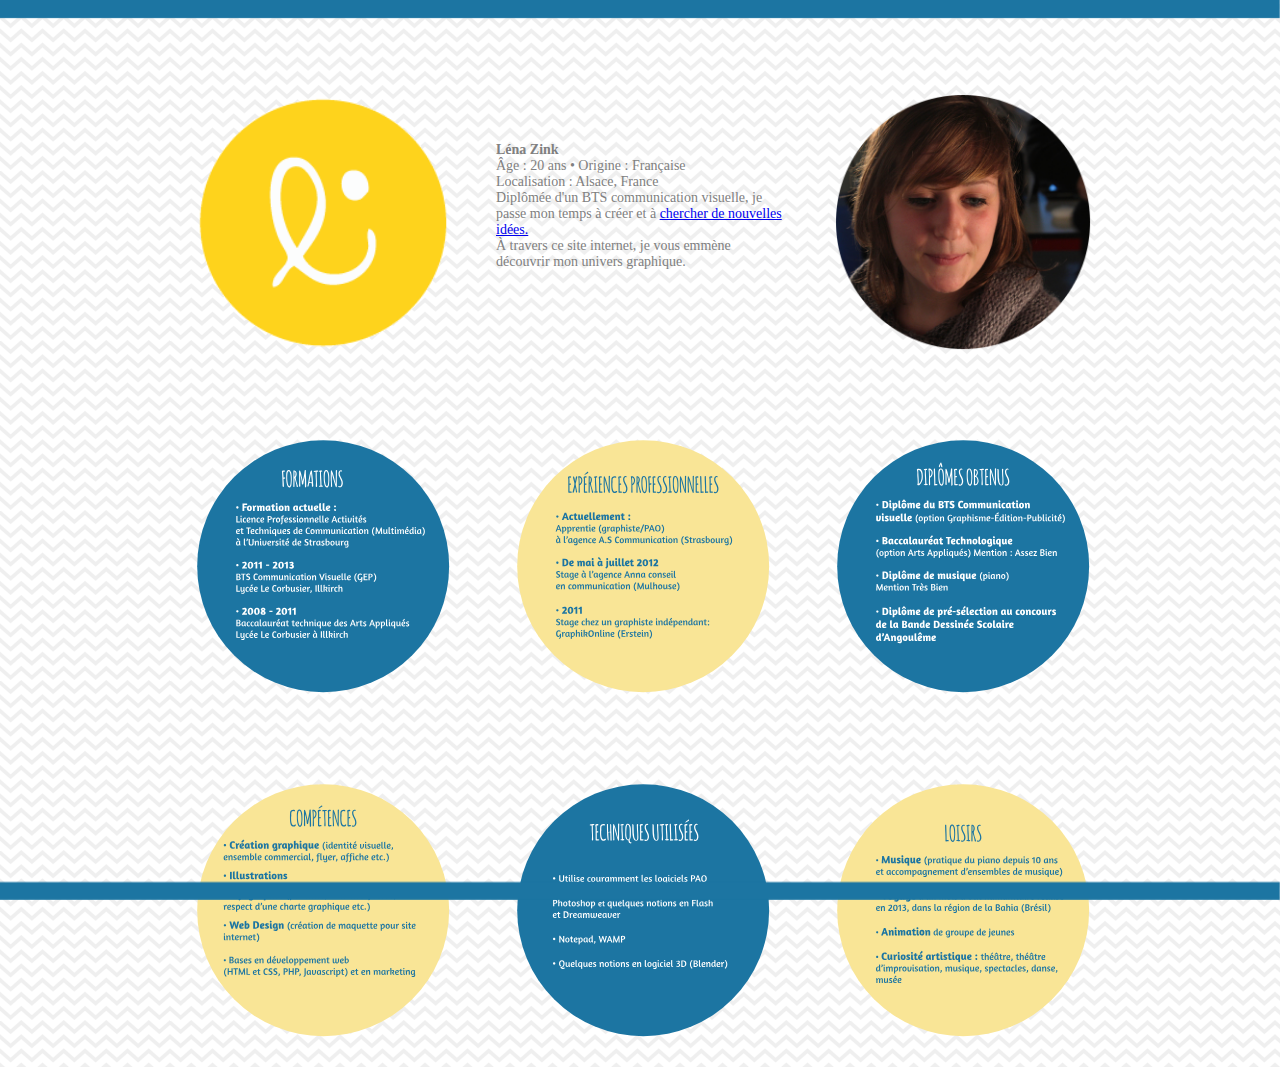
==== cv.html @ 6dfefa9a "book" ====
<!DOCTYPE HTML PUBLIC "-//W3C//DTD HTML 4.01//EN" "http://www.w3.org/TR/html4/strict.dtd">
<html>
<head>
<link rel="stylesheet" media="all" type="text/css" href="css_interieur.css">
<meta http-equiv="Content-Type" content="text/html; charset=utf-8">
<meta name="viewport" content="width=device-width, initial-scale=1">

<title>MES PROJETS</title>
</head>

<body>
			<div class="baniere">
			<img src="img/baniere.png"/>
			</div>
			
			
			
			<!--PROJETS-->
	<div class="projets">
	
		<div class="projet1">
			<div class="presentation">
			<h1></h1>
			</div>

			<div class="images">
				<div class="image1">
					<div class="contenu">
						<a href="index.html"><img src="img/CV/logo.png" alt="logo_l" id="logo_l"/></a>
					</div>
				</div>
				<div class="texte">
					<div class="contenu">
						<p><b>Léna Zink</b></br>
						Âge : 20 ans • Origine : Française</br> Localisation : Alsace, France
						</br>Diplômée d'un BTS communication visuelle, 
			je passe mon temps à créer et à <a href="http://www.pinterest.com/lzink16/" target=_blank>chercher de nouvelles idées.</a> <br>
			À travers ce site internet, je vous emmène découvrir mon univers graphique.</p>
					</div>
				</div>
				<div class="image1">
					<div class="contenu">
						<img src="img/CV/id.png" alt="carte_id" id="carte_id"/>
					</div>
				</div>
			</div>
		</div>	

		<div class="projet2">
			<div class="presentation">
			<h1></h1>
			</div>

			<div class="images">
				<div class="image2">
					<div class="contenu">
						<img src="img/CV/formations.svg" alt="formations" id="formations"/>
					</div>
				</div>
				<div class="image2">
					<div class="contenu">
						<img src="img/CV/experiences.svg" alt="experiences" id="experiences"/>
					</div>
				</div>
				<div class="image2">
					<div class="contenu">
						<img src="img/CV/diplomes.svg" alt="diplomes" id="diplomes"/>
					</div>
				</div>
			</div>
		</div>
		
		<div class="projet3">
			<div class="presentation">
			<h1></h1>
			</div>

			<div class="images">
				<div class="image3">
					<div class="contenu">
						<img src="img/CV/competences.svg" alt="competences" id="competences"/>
					</div>
				</div>
				<div class="image3">
					<div class="contenu">
						<img src="img/CV/techniques.svg" alt="techniques" id="techniques"/>
					</div>
				</div>
				<div class="image3">
					<div class="contenu">
						<img src="img/CV/loisirs.svg" alt="loisirs" id="loisirs"/>
					</div>
				</div>
			</div>
		</div>
	</div>
	
			<!--FOOTER-->					
			<div class="footer">
			<img src="img/baniere.png"/>
			</div>
</body>

</html>
---- css_interieur.css ----
/*ENSEMBLE*/
body {
background-image: url(img/fond2.png);
background-repeat: repeat;
margin:0;
left:0;
}

@media screen and (max-width:1500px) {

  html {
   font-size: 14px; /* rendre les polices plus petites pour mobile */
  }

  p {
   font-size: 1rem /* cet élément est désormais équivalent à 9px */
  }

/*IMAGES*/
.contenu {
	display:inline;
	float: left;
	position: relative;
	margin-left: auto;
	margin-right: auto;
	margin-bottom:2%;
	width:25%;
	z-index:0;
}

.contenu img {
margin-left:60%;
padding-top:1.8%;
width:80%;
padding-left:1%;
margin-right:60%;
}

.projet1 p {
margin-top:17%;
margin-left:55%;
width:90%;
font-family:Verdana;
color:grey;
position:absolute;
}

.projet2 {
margin-top:20%;
}

.projet3 {
margin-top:20%;
}

.illus {
margin-top:18%;
}

/*BANIERE HAUT*/
.baniere img{
position: fixed;
width:100%;
top: 0;
left: 0;
right: 0;
z-index:1;
}

/*BANIERE BAS*/
.footer img{
width:100%;
position: fixed;
bottom: 0;
left: 0;
right: 0;
}

/*LOGO*/
.espace_logo{
overflow: hidden
}

#logo {
width:8%;
margin-left:1%;
margin-top:2%;
position: fixed;
}

.espace_logo p {
width:8%;
font-family:Verdana;
margin-top:11%;
margin-left:1%;
color:grey;
position:absolute;
font-weight:bold;
text-align:center;
position:fixed;
}

.espace_logo a {
position:fixed;
}

/*#fond {
margin:0;
padding:0;
width:100%;
  position:relative;
  left:0;
}*/

/*TEXTE DE PRESENTATION*/
.presentation {
padding-top:3%;
padding-bottom:3%;
text-align:center;
font-family:verdana;
color:grey;
font-size: 1 rem;
}

h1 {
text-align:center;
font-family:verdana;
color:grey;
font-size: 1.2rem;
font-weight:bold;
}

.triangle {
padding:1%;
}

/*#cv {
margin:0;
padding:0;
width:100%;
  position:relative;
  left:0;
}*/

/*MOBILE*/
@media screen and (max-width:960px) {

/*LOGOS*/
.espace_logo{
overflow: hidden
}

#logo {
width:25%;
margin-left:2%;
margin-top:12%;
position:relative;
}

.espace_logo p {
font-size:0;
width:10%;
margin-left:0%;
margin-right:auto;
position:absolute;
}

/*TEXTE DE PRESENTATION*/
.presentation {
margin-right:10%;
margin-left:20%;
padding-top:3%;
padding-bottom:3%;
text-align:left;
font-family:verdana;
color:grey;
font-size:0.8rem;
}

h1 {
text-align:center;
font-family:verdana;
color:#1c75a2;
font-size: 1.2rem;
font-weight:bold;
}

.triangle {
margin-right:auto;
}

.triangle img{
padding-top:7%;
}

/*IMAGES*/
.contenu{
    float:none;
	position:relative;
	display:inline-block;
	margin-left: auto;
	margin-right: auto;
	width:100%;
}

.contenu img {
margin-left:auto;
padding-top:4%;
width:100%;
}

.projet1 p {
margin-top:10%;
margin-left:auto;
width:90%;
font-family:Verdana;
text-align:center;
color:grey;
position:relative;
font-size:0.8rem;
}

/*BANIERE HAUT*/
.baniere img{
position: fixed;
width:100%;
height:3%;
top: 0;
left: 0;
right: 0;
z-index:1;
}

/*BANIERE BAS*/
.footer img{
width:100%;
height:3%;
position: fixed;
bottom: 0;
left: 0;
right: 0;
}

}
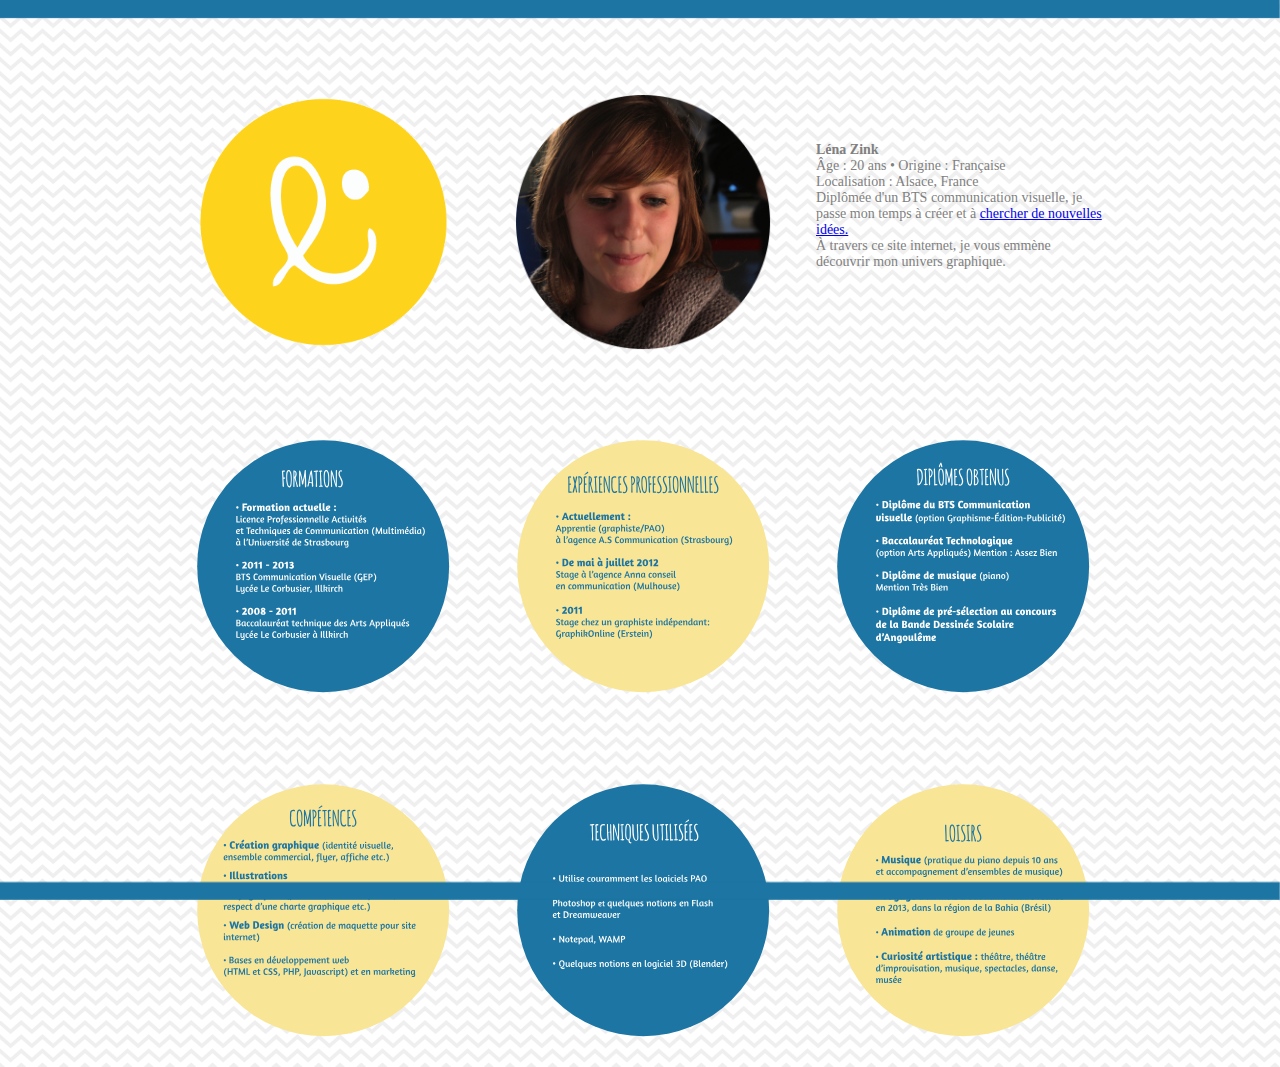
==== commit cadafbcc: "BOOK3" ====
--- a/cv.html
+++ b/cv.html
@@ -31,16 +31,16 @@
 				</div>
 				<div class="texte">
 					<div class="contenu">
+						<img src="img/CV/id.png" alt="carte_id" id="carte_id"/>
+					</div>
+				</div>
+				<div class="image1">
+					<div class="contenu">
 						<p><b>Léna Zink</b></br>
 						Âge : 20 ans • Origine : Française</br> Localisation : Alsace, France
 						</br>Diplômée d'un BTS communication visuelle, 
 			je passe mon temps à créer et à <a href="http://www.pinterest.com/lzink16/" target=_blank>chercher de nouvelles idées.</a> <br>
 			À travers ce site internet, je vous emmène découvrir mon univers graphique.</p>
-					</div>
-				</div>
-				<div class="image1">
-					<div class="contenu">
-						<img src="img/CV/id.png" alt="carte_id" id="carte_id"/>
 					</div>
 				</div>
 			</div>
--- a/css_interieur.css
+++ b/css_interieur.css
@@ -53,10 +53,22 @@
 margin-top:20%;
 }
 
+.projet4 {
+margin-top:20%;
+}
+
+.projet5 {
+margin-top:20%;
+}
+
 .illus {
 margin-top:18%;
 }
 
+.edition {
+margin-top:18%;
+}
+
 /*BANIERE HAUT*/
 .baniere img{
 position: fixed;
@@ -78,7 +90,7 @@
 
 /*LOGO*/
 .espace_logo{
-overflow: hidden
+overflow: hidden;
 }
 
 #logo {
@@ -143,54 +155,63 @@
 }*/
 
 /*MOBILE*/
-@media screen and (max-width:960px) {
+@media screen and (max-width:60em) {
 
 /*LOGOS*/
 .espace_logo{
-overflow: hidden
+overflow: hidden;
 }
 
 #logo {
 width:25%;
-margin-left:2%;
-margin-top:12%;
+margin-left:36%;
+margin-top:10%;
 position:relative;
 }
 
 .espace_logo p {
 font-size:0;
-width:10%;
-margin-left:0%;
+width:0%;
+margin-left:auto;
 margin-right:auto;
 position:absolute;
+}
+
+.espace_logo a {
+position:relative;
 }
 
 /*TEXTE DE PRESENTATION*/
 .presentation {
-margin-right:10%;
-margin-left:20%;
-padding-top:3%;
+margin-right:auto;
+margin-left:auto;
+padding-top:1%;
 padding-bottom:3%;
-text-align:left;
+text-align:center;
 font-family:verdana;
 color:grey;
 font-size:0.8rem;
+width:90%;
 }
 
 h1 {
 text-align:center;
-font-family:verdana;
+margin-left:auto;
+margin-right:auto;
+font-family:Verdana;
 color:#1c75a2;
 font-size: 1.2rem;
 font-weight:bold;
+width:90%;
 }
 
 .triangle {
-margin-right:auto;
+padding-top:3%;
+margin-left:auto;
 }
 
 .triangle img{
-padding-top:7%;
+width:10%;
 }
 
 /*IMAGES*/
@@ -199,12 +220,13 @@
 	position:relative;
 	display:inline-block;
 	margin-left: auto;
-	margin-right: auto;
+	margin-right: 0;
 	width:100%;
 }
 
 .contenu img {
 margin-left:auto;
+margin-right:0%;
 padding-top:4%;
 width:100%;
 }
@@ -212,6 +234,7 @@
 .projet1 p {
 margin-top:10%;
 margin-left:auto;
+margin-right:auto;
 width:90%;
 font-family:Verdana;
 text-align:center;
@@ -241,4 +264,4 @@
 right: 0;
 }
 
-}+}
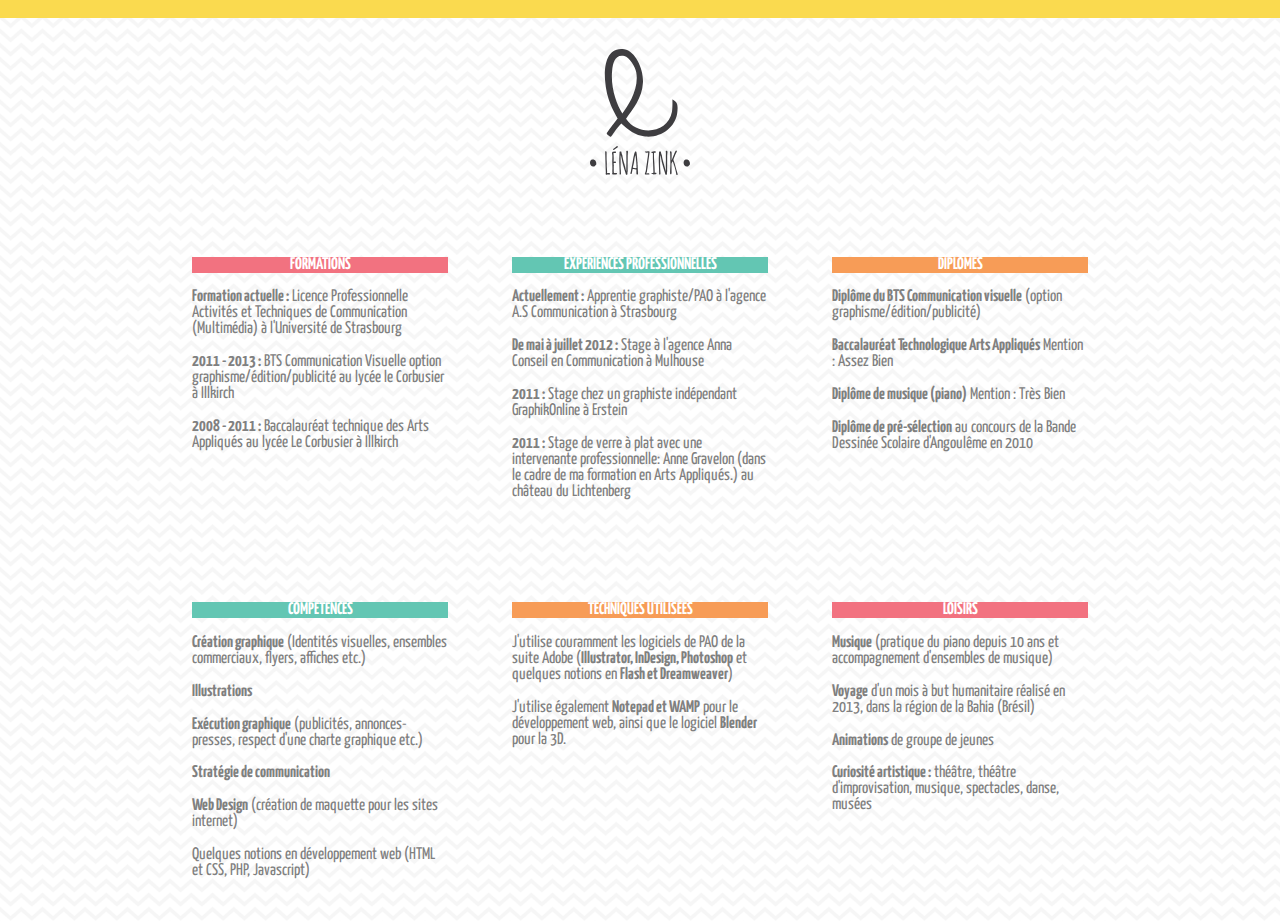
==== commit a39473f4: "BOOK NEW" ====
--- a/cv.html
+++ b/cv.html
@@ -1,11 +1,13 @@
 <!DOCTYPE HTML PUBLIC "-//W3C//DTD HTML 4.01//EN" "http://www.w3.org/TR/html4/strict.dtd">
 <html>
 <head>
-<link rel="stylesheet" media="all" type="text/css" href="css_interieur.css">
+<link rel="stylesheet" media="all" type="text/css" href="css_style.css">
+<link href='http://fonts.googleapis.com/css?family=Source+Sans+Pro:200,300,400,300italic' rel='stylesheet' type='text/css'>
+<link href='http://fonts.googleapis.com/css?family=Yanone+Kaffeesatz:300' rel='stylesheet' type='text/css'>
 <meta http-equiv="Content-Type" content="text/html; charset=utf-8">
 <meta name="viewport" content="width=device-width, initial-scale=1">
 
-<title>MES PROJETS</title>
+<title>MON CV</title>
 </head>
 
 <body>
@@ -13,92 +15,79 @@
 			<img src="img/baniere.png"/>
 			</div>
 			
-			
-			
-			<!--PROJETS-->
-	<div class="projets">
-	
-		<div class="projet1">
-			<div class="presentation">
-			<h1></h1>
+			<!--LOGO-->
+			<div class="espace_logo2">
+				<a href="index.html"><img src="img/logolena.svg" id="logo2" alt="logo2" /></a>
 			</div>
 
-			<div class="images">
-				<div class="image1">
-					<div class="contenu">
-						<a href="index.html"><img src="img/CV/logo.png" alt="logo_l" id="logo_l"/></a>
-					</div>
-				</div>
-				<div class="texte">
-					<div class="contenu">
-						<img src="img/CV/id.png" alt="carte_id" id="carte_id"/>
-					</div>
-				</div>
-				<div class="image1">
-					<div class="contenu">
-						<p><b>Léna Zink</b></br>
-						Âge : 20 ans • Origine : Française</br> Localisation : Alsace, France
-						</br>Diplômée d'un BTS communication visuelle, 
-			je passe mon temps à créer et à <a href="http://www.pinterest.com/lzink16/" target=_blank>chercher de nouvelles idées.</a> <br>
-			À travers ce site internet, je vous emmène découvrir mon univers graphique.</p>
-					</div>
-				</div>
-			</div>
-		</div>	
+	<div class="cv">
 
 		<div class="projet2">
-			<div class="presentation">
-			<h1></h1>
-			</div>
 
 			<div class="images">
-				<div class="image2">
-					<div class="contenu">
-						<img src="img/CV/formations.svg" alt="formations" id="formations"/>
-					</div>
+				<div class="contenu_cv">
+					<div class="titrerose"><b>FORMATIONS</b></div>
+					
+					<p><b>Formation actuelle :</b> Licence Professionnelle Activités et Techniques de Communication (Multimédia) à l'Université de Strasbourg</p>
+					<p><b>2011 - 2013 :</b> BTS Communication Visuelle option graphisme/édition/publicité au lycée le Corbusier à Illkirch</p>
+					<p><b>2008 - 2011 :</b> Baccalauréat technique des Arts Appliqués au lycée Le Corbusier à Illkirch</p>
 				</div>
-				<div class="image2">
-					<div class="contenu">
-						<img src="img/CV/experiences.svg" alt="experiences" id="experiences"/>
-					</div>
+				
+				<div class="contenu_cv">
+					<div class="titrebleu"><b>EXPÉRIENCES PROFESSIONNELLES</b></div>
+					
+					<p><b>Actuellement :</b> Apprentie graphiste/PAO à l'agence A.S Communication à Strasbourg</p>
+					<p><b>De mai à juillet 2012 :</b> Stage à l'agence Anna Conseil en Communication à Mulhouse</p>
+					<p><b>2011 :</b> Stage chez un graphiste indépendant GraphikOnline à Erstein</p>
+					<p><b>2011 :</b> Stage de verre à plat avec une intervenante professionnelle: Anne Gravelon
+(dans le cadre de ma formation en Arts Appliqués.) au château du Lichtenberg</p>
 				</div>
-				<div class="image2">
-					<div class="contenu">
-						<img src="img/CV/diplomes.svg" alt="diplomes" id="diplomes"/>
-					</div>
+				
+				<div class="contenu_cv">
+					<div class="titreorange"><b>DIPLÔMES</b></div>
+					
+					<p><b>Diplôme du BTS Communication visuelle</b> (option graphisme/édition/publicité)</p>
+					<p><b>Baccalauréat Technologique Arts Appliqués</b> Mention : Assez Bien</p>
+					<p><b>Diplôme de musique (piano)</b> Mention : Très Bien</p>
+					<p><b>Diplôme de pré-sélection</b> au concours de la Bande Dessinée Scolaire d'Angoulême en 2010</p>
 				</div>
 			</div>
 		</div>
 		
 		<div class="projet3">
-			<div class="presentation">
-			<h1></h1>
-			</div>
 
 			<div class="images">
-				<div class="image3">
-					<div class="contenu">
-						<img src="img/CV/competences.svg" alt="competences" id="competences"/>
-					</div>
+				<div class="contenu_cv">
+					<div class="titrebleu"><b>COMPÉTENCES</b></div>
+					
+					<p><b>Création graphique</b> (Identités visuelles, ensembles commerciaux, flyers, affiches etc.)</p>
+					<p><b>Illustrations </b></p>
+					<p><b>Exécution graphique</b> (publicités, annonces-presses, respect d'une charte graphique etc.)</p>
+					<p><b>Stratégie de communication</b></p>
+					<p><b>Web Design</b> (création de maquette pour les sites internet)</p>
+					
+					<p>Quelques notions en développement web (HTML et CSS, PHP, Javascript)</p>
 				</div>
-				<div class="image3">
-					<div class="contenu">
-						<img src="img/CV/techniques.svg" alt="techniques" id="techniques"/>
-					</div>
+				
+				<div class="contenu_cv">
+					<div class="titreorange"><b>TECHNIQUES UTILISÉES</b></div>
+					
+					<p>J'utilise couramment les logiciels de PAO de la suite Adobe (<b>Illustrator, InDesign, Photoshop</b> et quelques notions en <b>Flash et Dreamweaver</b>)</p>
+					<p>J'utilise également <b>Notepad et WAMP</b> pour le développement web, ainsi que le logiciel <b>Blender</b> pour la 3D.</p>
 				</div>
-				<div class="image3">
-					<div class="contenu">
-						<img src="img/CV/loisirs.svg" alt="loisirs" id="loisirs"/>
-					</div>
+					
+				<div class="contenu_cv">
+					<div class="titrerose"><b>LOISIRS</b></div>
+					
+					<p><b>Musique</b> (pratique du piano depuis 10 ans et accompagnement d'ensembles de musique)</p>
+					<p><b>Voyage</b> d'un mois à but humanitaire réalisé en 2013, dans la région de la Bahia (Brésil)</p>
+					<p><b>Animations</b> de groupe de jeunes</p>
+					<p><b>Curiosité artistique :</b> théâtre, théâtre d'improvisation, musique, spectacles, danse, musées</p>
 				</div>
 			</div>
 		</div>
-	</div>
+	</div>	
 	
-			<!--FOOTER-->					
-			<div class="footer">
-			<img src="img/baniere.png"/>
-			</div>
 </body>
 
 </html>--- a/css_style.css
+++ b/css_style.css
@@ -0,0 +1,431 @@
+/*ENSEMBLE*/
+body {
+background-image: url(img/fond3.png);
+background-repeat: repeat;
+margin:0;
+left:0;
+}
+
+html {
+font-size: 14px; /* rendre les polices plus petites pour mobile */
+}
+
+p {
+font-size: 1rem /* cet élément est désormais équivalent à 9px */
+}
+
+/*PICTOGRAMMES*/
+.contenu {
+    display:inline;
+	float: left;
+	position: relative;
+	margin-left: auto;
+	margin-right: auto;
+	width:12%;
+}
+
+.contenu img {
+margin-left:133%;
+padding-top:4%;
+width:100%;
+}
+
+.contenu p {
+margin-left:265%;
+width:100%;
+font-family:'Yanone Kaffeesatz', Arial;
+color:grey;
+text-align:center;
+font-size: 1.5rem;
+font-style:bold;
+}
+
+.contenu a {
+margin-left:133%;
+padding-top:4%;
+}
+
+/*MENU*/
+.menus {
+margin-top:4%;
+margin-bottom:1%;
+margin-left:auto;
+margin-right:auto;
+text-align:center;
+}
+
+.contenu_menu{
+display:inline;
+margin-left:auto;
+margin-right:auto;
+margin-top:4%;
+margin-bottom:1%;
+}
+
+.contenu_menu img {
+margin-left:auto;
+margin-right:auto;
+width:11%;
+}
+
+.contenu_menu a {
+margin-left:auto;
+margin-right:auto;
+width:13%;
+}
+
+/*BANIERE HAUT*/
+.baniere img{
+width:100%;
+height:100%;
+}
+
+/*BANIERE BAS*/
+.footer img{
+width:100%;
+bottom: 0;
+left: 0;
+right: 0;
+}
+
+.footer p{
+left: 0;
+right: 0;
+padding-top:1%;
+font-family:'Yanone Kaffeesatz', Arial;
+color:grey;
+text-align:center;
+font-size: 1rem;
+font-style:bold;
+}
+
+/*LOGO*/
+.espace_logo2{
+text-align:center;
+margin-left:auto;
+margin-right:auto;
+margin-top:2%;
+margin-bottom:1%;
+position:relative;
+}
+
+.espace_logo2 a{
+overflow: hidden;
+}
+
+#logo2 {
+width:10%;
+z-index:1;
+}
+
+/*ILLUS*/
+.illus {
+padding-top:3%;
+}
+
+.illus img {
+margin-top:2%;
+margin-bottom:1%;
+margin-left:auto;
+margin-right:auto;
+display:block;
+}
+
+.contenu_illu p{
+font-family:'Yanone Kaffeesatz', Arial;
+color:grey;
+font-size: 1.3rem;
+padding-top:2%;
+text-align:center;
+position:relative;
+display:block;
+}
+
+.contenu_illu a {
+color:#78c2aa;
+text-decoration:none;
+}
+
+.contenu_illu{
+position:relative;
+display:inline;
+margin-left:auto;
+margin-right:auto;
+margin-top:1.2%;
+margin-bottom:1%;
+}
+
+.titregris{
+margin:auto;
+width:80%;
+font-family:'Yanone Kaffeesatz', Arial;
+color:#3e3d40;
+text-align:center;
+font-size: 1.2rem;
+font-style:bold;
+}
+
+/*CV*/
+.contenu_cv {
+	display:inline;
+	float: left;
+	position: relative;
+	margin-left: auto;
+	margin-right: auto;
+	margin-bottom:2%;
+	width:25%;
+	z-index:0;
+}
+
+.contenu_cv img {
+	padding:0%;
+	margin-left:70%;
+	width:55%;
+	margin-right:auto;
+}
+
+.contenu_cv p {
+	margin-left:60%;
+	margin-right:auto;
+	width:80%;
+	font-family:'Yanone Kaffeesatz', Arial;
+	color:grey;
+	text-align:left;
+	font-size: 1.2rem;
+	font-style:bold;
+}
+
+.logo_cv {
+	display:inline;
+	float:left;
+	margin-left:-10%;
+	margin-top:5%;
+	margin-right: auto;
+	margin-bottom:2%;
+	width:70%;
+	z-index:0;
+}
+
+/*IMAGES*/
+.titreorange{
+margin-left:60%;
+margin-right:auto;
+width:80%;
+font-family:'Yanone Kaffeesatz', Arial;
+background:#F79C57;
+color:white;
+text-align:center;
+font-size: 1.2rem;
+font-style:bold;
+}
+
+.titrerose{
+margin-left:60%;
+margin-right:auto;
+width:80%;
+font-family:'Yanone Kaffeesatz', Arial;
+background:#F27280;
+color:white;
+text-align:center;
+font-size: 1.2rem;
+font-style:bold;
+}
+
+.titrebleu{
+margin-left:60%;
+margin-right:auto;
+width:80%;
+font-family:'Yanone Kaffeesatz', Arial;
+background:#63C6B3;
+color:white;
+text-align:center;
+font-size: 1.2rem;
+font-style:bold;
+}
+
+.projet2 {
+margin-top:6%;
+}
+
+.projet3 {
+position:absolute;
+margin-top:27%;
+}
+
+/*MOBILE*/
+@media screen and (max-width:60em) {
+
+/*BANIERE*/
+.baniere{
+}
+
+/*LOGOS*/
+.espace_logo2{
+overflow: hidden;
+}
+
+#logo2 {
+width:25%;
+margin-left:2%;
+margin-top:5%;
+}
+
+/*TEXTE DE PRESENTATION*/
+.presentation {
+margin-right:5%;
+margin-left:30%;
+padding-top:3%;
+padding-bottom:3%;
+text-align:left;
+font-family:verdana;
+color:grey;
+font-size:12px;
+}
+
+h1 {
+text-align:left;
+font-family:verdana;
+color:grey;
+font-size: 1.2rem;
+font-weight:bold;
+}
+
+.triangle {
+margin-left:21%;
+margin-right:0;
+}
+
+.triangle img{
+padding-top:7%;
+}
+
+/*PICTOS*/
+.contenu{
+    float:none;
+	position:relative;
+	display:inline-block;
+	margin-left: auto;
+	margin-right: auto;
+	width:70%;
+}
+
+.contenu img {
+margin-left:10%;
+padding-top:4%;
+width:100%;
+}
+
+.contenu a {
+margin-left:10%;
+padding-top:4%;
+}
+
+.contenu p {
+margin-left:20%;
+padding-top:4%;
+}
+
+/*ILLUS*/
+.menus {
+margin-top:4%;
+margin-bottom:1%;
+margin-left:auto;
+margin-right:auto;
+text-align:center;
+}
+
+.contenu_menu{
+display:inline;
+margin-left:auto;
+margin-right:auto;
+margin-top:4%;
+margin-bottom:1%;
+}
+
+.contenu_menu img {
+margin-left:auto;
+margin-right:auto;
+width:50%;
+}
+
+.contenu_menu a {
+margin-left:auto;
+margin-right:auto;
+width:50%;
+}
+
+.contenu_illu img{
+	margin-left: auto;
+	margin-right: auto;
+	width:100%;
+}
+
+/*CV*/
+.contenu_cv {
+	position:relative;
+	display:block;
+	margin-left: auto;
+	margin-right: auto;
+	margin-bottom:2%;
+	width:100%;
+	z-index:0;
+}
+
+.contenu_cv p {
+	display:block;
+	margin-left:auto;
+	margin-right:auto;
+	width:100%;
+	font-family:'Yanone Kaffeesatz', Arial;
+	color:grey;
+	text-align:center;
+	font-size: 1.2rem;
+	font-style:bold;
+}
+
+.titreorange{
+margin-left:auto;
+margin-right:auto;
+width:100%;
+font-family:'Yanone Kaffeesatz', Arial;
+background:#F79C57;
+color:white;
+text-align:center;
+font-size: 1.2rem;
+font-style:bold;
+}
+
+.titrerose{
+margin-left:auto;
+margin-right:auto;
+width:100%;
+font-family:'Yanone Kaffeesatz', Arial;
+background:#F27280;
+color:white;
+text-align:center;
+font-size: 1.2rem;
+font-style:bold;
+}
+
+.titrebleu{
+margin-left:auto;
+margin-right:auto;
+width:100%;
+font-family:'Yanone Kaffeesatz', Arial;
+background:#63C6B3;
+color:white;
+text-align:center;
+font-size: 1.2rem;
+font-style:bold;
+}
+
+.projet2 {
+margin-top:3%;
+}
+
+.projet3 {
+position:relative;
+margin-top:17%;
+}
+
+}
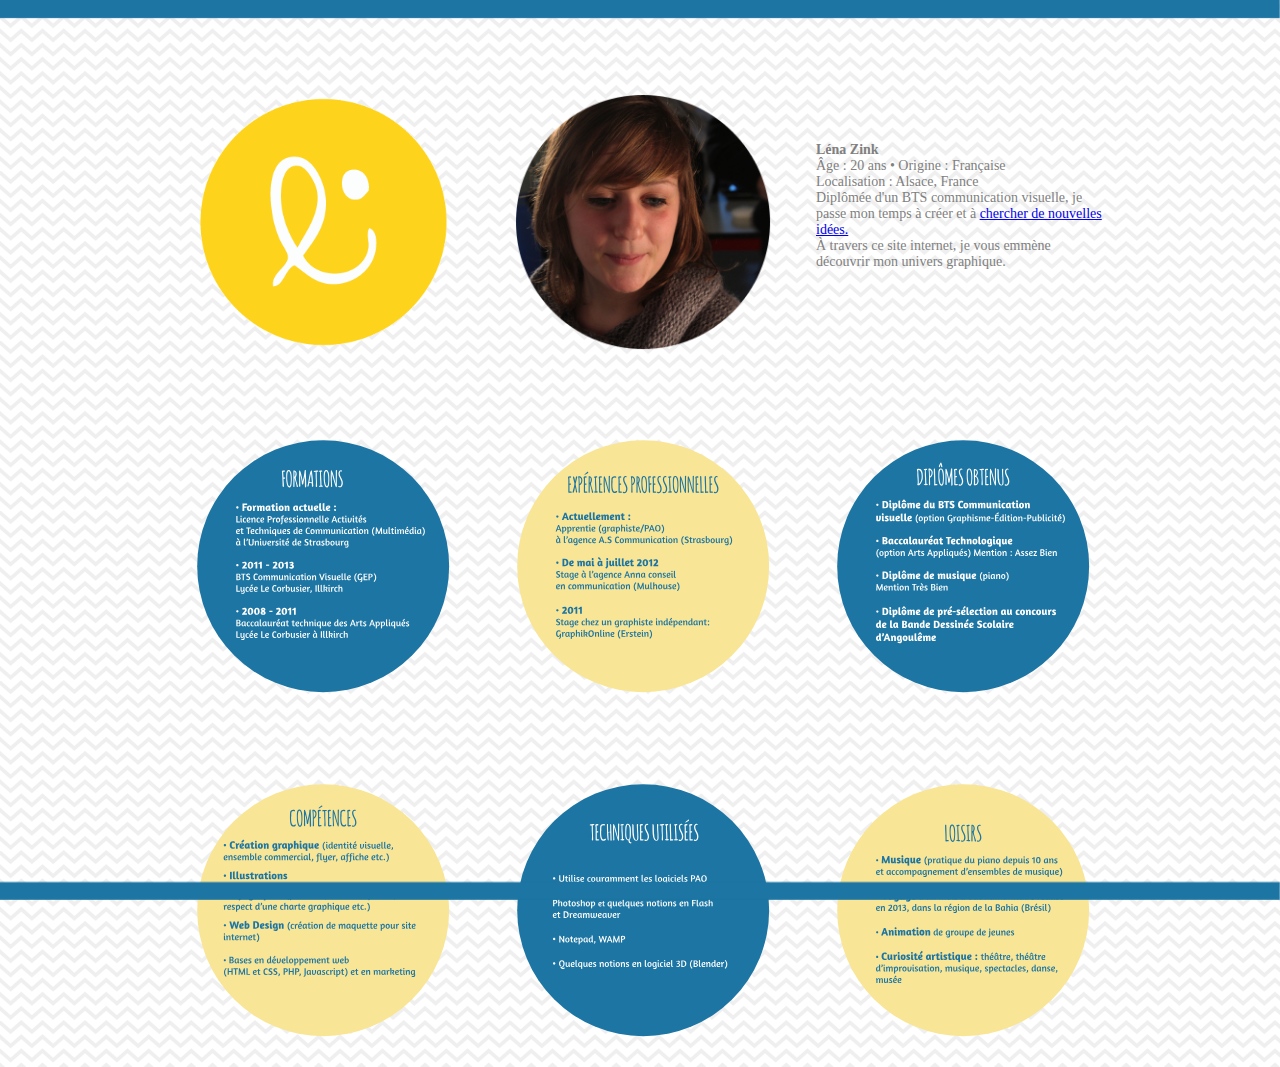
==== commit e7930af1: "Revert "BOOK NEW"" ====
--- a/cv.html
+++ b/cv.html
@@ -1,13 +1,11 @@
 <!DOCTYPE HTML PUBLIC "-//W3C//DTD HTML 4.01//EN" "http://www.w3.org/TR/html4/strict.dtd">
 <html>
 <head>
-<link rel="stylesheet" media="all" type="text/css" href="css_style.css">
-<link href='http://fonts.googleapis.com/css?family=Source+Sans+Pro:200,300,400,300italic' rel='stylesheet' type='text/css'>
-<link href='http://fonts.googleapis.com/css?family=Yanone+Kaffeesatz:300' rel='stylesheet' type='text/css'>
+<link rel="stylesheet" media="all" type="text/css" href="css_interieur.css">
 <meta http-equiv="Content-Type" content="text/html; charset=utf-8">
 <meta name="viewport" content="width=device-width, initial-scale=1">
 
-<title>MON CV</title>
+<title>MES PROJETS</title>
 </head>
 
 <body>
@@ -15,79 +13,92 @@
 			<img src="img/baniere.png"/>
 			</div>
 			
-			<!--LOGO-->
-			<div class="espace_logo2">
-				<a href="index.html"><img src="img/logolena.svg" id="logo2" alt="logo2" /></a>
+			
+			
+			<!--PROJETS-->
+	<div class="projets">
+	
+		<div class="projet1">
+			<div class="presentation">
+			<h1></h1>
 			</div>
 
-	<div class="cv">
+			<div class="images">
+				<div class="image1">
+					<div class="contenu">
+						<a href="index.html"><img src="img/CV/logo.png" alt="logo_l" id="logo_l"/></a>
+					</div>
+				</div>
+				<div class="texte">
+					<div class="contenu">
+						<img src="img/CV/id.png" alt="carte_id" id="carte_id"/>
+					</div>
+				</div>
+				<div class="image1">
+					<div class="contenu">
+						<p><b>Léna Zink</b></br>
+						Âge : 20 ans • Origine : Française</br> Localisation : Alsace, France
+						</br>Diplômée d'un BTS communication visuelle, 
+			je passe mon temps à créer et à <a href="http://www.pinterest.com/lzink16/" target=_blank>chercher de nouvelles idées.</a> <br>
+			À travers ce site internet, je vous emmène découvrir mon univers graphique.</p>
+					</div>
+				</div>
+			</div>
+		</div>	
 
 		<div class="projet2">
+			<div class="presentation">
+			<h1></h1>
+			</div>
 
 			<div class="images">
-				<div class="contenu_cv">
-					<div class="titrerose"><b>FORMATIONS</b></div>
-					
-					<p><b>Formation actuelle :</b> Licence Professionnelle Activités et Techniques de Communication (Multimédia) à l'Université de Strasbourg</p>
-					<p><b>2011 - 2013 :</b> BTS Communication Visuelle option graphisme/édition/publicité au lycée le Corbusier à Illkirch</p>
-					<p><b>2008 - 2011 :</b> Baccalauréat technique des Arts Appliqués au lycée Le Corbusier à Illkirch</p>
+				<div class="image2">
+					<div class="contenu">
+						<img src="img/CV/formations.svg" alt="formations" id="formations"/>
+					</div>
 				</div>
-				
-				<div class="contenu_cv">
-					<div class="titrebleu"><b>EXPÉRIENCES PROFESSIONNELLES</b></div>
-					
-					<p><b>Actuellement :</b> Apprentie graphiste/PAO à l'agence A.S Communication à Strasbourg</p>
-					<p><b>De mai à juillet 2012 :</b> Stage à l'agence Anna Conseil en Communication à Mulhouse</p>
-					<p><b>2011 :</b> Stage chez un graphiste indépendant GraphikOnline à Erstein</p>
-					<p><b>2011 :</b> Stage de verre à plat avec une intervenante professionnelle: Anne Gravelon
-(dans le cadre de ma formation en Arts Appliqués.) au château du Lichtenberg</p>
+				<div class="image2">
+					<div class="contenu">
+						<img src="img/CV/experiences.svg" alt="experiences" id="experiences"/>
+					</div>
 				</div>
-				
-				<div class="contenu_cv">
-					<div class="titreorange"><b>DIPLÔMES</b></div>
-					
-					<p><b>Diplôme du BTS Communication visuelle</b> (option graphisme/édition/publicité)</p>
-					<p><b>Baccalauréat Technologique Arts Appliqués</b> Mention : Assez Bien</p>
-					<p><b>Diplôme de musique (piano)</b> Mention : Très Bien</p>
-					<p><b>Diplôme de pré-sélection</b> au concours de la Bande Dessinée Scolaire d'Angoulême en 2010</p>
+				<div class="image2">
+					<div class="contenu">
+						<img src="img/CV/diplomes.svg" alt="diplomes" id="diplomes"/>
+					</div>
 				</div>
 			</div>
 		</div>
 		
 		<div class="projet3">
+			<div class="presentation">
+			<h1></h1>
+			</div>
 
 			<div class="images">
-				<div class="contenu_cv">
-					<div class="titrebleu"><b>COMPÉTENCES</b></div>
-					
-					<p><b>Création graphique</b> (Identités visuelles, ensembles commerciaux, flyers, affiches etc.)</p>
-					<p><b>Illustrations </b></p>
-					<p><b>Exécution graphique</b> (publicités, annonces-presses, respect d'une charte graphique etc.)</p>
-					<p><b>Stratégie de communication</b></p>
-					<p><b>Web Design</b> (création de maquette pour les sites internet)</p>
-					
-					<p>Quelques notions en développement web (HTML et CSS, PHP, Javascript)</p>
+				<div class="image3">
+					<div class="contenu">
+						<img src="img/CV/competences.svg" alt="competences" id="competences"/>
+					</div>
 				</div>
-				
-				<div class="contenu_cv">
-					<div class="titreorange"><b>TECHNIQUES UTILISÉES</b></div>
-					
-					<p>J'utilise couramment les logiciels de PAO de la suite Adobe (<b>Illustrator, InDesign, Photoshop</b> et quelques notions en <b>Flash et Dreamweaver</b>)</p>
-					<p>J'utilise également <b>Notepad et WAMP</b> pour le développement web, ainsi que le logiciel <b>Blender</b> pour la 3D.</p>
+				<div class="image3">
+					<div class="contenu">
+						<img src="img/CV/techniques.svg" alt="techniques" id="techniques"/>
+					</div>
 				</div>
-					
-				<div class="contenu_cv">
-					<div class="titrerose"><b>LOISIRS</b></div>
-					
-					<p><b>Musique</b> (pratique du piano depuis 10 ans et accompagnement d'ensembles de musique)</p>
-					<p><b>Voyage</b> d'un mois à but humanitaire réalisé en 2013, dans la région de la Bahia (Brésil)</p>
-					<p><b>Animations</b> de groupe de jeunes</p>
-					<p><b>Curiosité artistique :</b> théâtre, théâtre d'improvisation, musique, spectacles, danse, musées</p>
+				<div class="image3">
+					<div class="contenu">
+						<img src="img/CV/loisirs.svg" alt="loisirs" id="loisirs"/>
+					</div>
 				</div>
 			</div>
 		</div>
-	</div>	
+	</div>
 	
+			<!--FOOTER-->					
+			<div class="footer">
+			<img src="img/baniere.png"/>
+			</div>
 </body>
 
 </html>--- a/css_interieur.css
+++ b/css_interieur.css
@@ -0,0 +1,265 @@
+/*ENSEMBLE*/
+body {
+background-image: url(img/fond2.png);
+background-repeat: repeat;
+margin:0;
+left:0;
+}
+
+html {
+font-size: 14px; /* rendre les polices plus petites pour mobile */
+}
+
+p {
+font-size: 1rem /* cet élément est désormais équivalent à 9px */
+}
+
+/*IMAGES*/
+.contenu {
+	display:inline;
+	float: left;
+	position: relative;
+	margin-left: auto;
+	margin-right: auto;
+	margin-bottom:2%;
+	width:25%;
+	z-index:0;
+}
+
+.contenu img {
+margin-left:60%;
+padding-top:1.8%;
+width:80%;
+padding-left:1%;
+margin-right:60%;
+}
+
+.projet1 p {
+margin-top:17%;
+margin-left:55%;
+width:90%;
+font-family:Verdana;
+color:grey;
+position:absolute;
+}
+
+.projet2 {
+margin-top:20%;
+}
+
+.projet3 {
+margin-top:20%;
+}
+
+.projet4 {
+margin-top:20%;
+}
+
+.projet5 {
+margin-top:20%;
+}
+
+.illus {
+margin-top:18%;
+}
+
+.edition {
+margin-top:18%;
+}
+
+/*BANIERE HAUT*/
+.baniere img{
+position: fixed;
+width:100%;
+top: 0;
+left: 0;
+right: 0;
+z-index:1;
+}
+
+/*BANIERE BAS*/
+.footer img{
+width:100%;
+position: fixed;
+bottom: 0;
+left: 0;
+right: 0;
+}
+
+/*LOGO*/
+.espace_logo{
+overflow: hidden;
+}
+
+#logo {
+width:8%;
+margin-left:1%;
+margin-top:2%;
+position: fixed;
+}
+
+.espace_logo p {
+width:8%;
+font-family:Verdana;
+margin-top:11%;
+margin-left:1%;
+color:grey;
+position:absolute;
+font-weight:bold;
+text-align:center;
+position:fixed;
+}
+
+.espace_logo a {
+position:fixed;
+}
+
+/*#fond {
+margin:0;
+padding:0;
+width:100%;
+  position:relative;
+  left:0;
+}*/
+
+/*TEXTE DE PRESENTATION*/
+.presentation {
+padding-top:3%;
+padding-bottom:3%;
+text-align:center;
+font-family:verdana;
+color:grey;
+font-size: 1 rem;
+}
+
+h1 {
+text-align:center;
+font-family:verdana;
+color:grey;
+font-size: 1.2rem;
+font-weight:bold;
+}
+
+.triangle {
+padding:1%;
+}
+
+/*#cv {
+margin:0;
+padding:0;
+width:100%;
+  position:relative;
+  left:0;
+}*/
+
+/*MOBILE*/
+@media screen and (max-width:60em) {
+
+/*LOGOS*/
+.espace_logo{
+overflow: hidden;
+}
+
+#logo {
+width:25%;
+margin-left:36%;
+margin-top:10%;
+position:relative;
+}
+
+.espace_logo p {
+font-size:0;
+width:0%;
+margin-left:auto;
+margin-right:auto;
+position:absolute;
+}
+
+.espace_logo a {
+position:relative;
+}
+
+/*TEXTE DE PRESENTATION*/
+.presentation {
+margin-right:auto;
+margin-left:auto;
+padding-top:1%;
+padding-bottom:3%;
+text-align:center;
+font-family:verdana;
+color:grey;
+font-size:0.8rem;
+width:90%;
+}
+
+h1 {
+text-align:center;
+margin-left:auto;
+margin-right:auto;
+font-family:Verdana;
+color:#1c75a2;
+font-size: 1.2rem;
+font-weight:bold;
+width:90%;
+}
+
+.triangle {
+padding-top:3%;
+margin-left:auto;
+}
+
+.triangle img{
+width:10%;
+}
+
+/*IMAGES*/
+.contenu{
+    float:none;
+	position:relative;
+	display:inline-block;
+	margin-left: auto;
+	margin-right: 0;
+	width:100%;
+}
+
+.contenu img {
+margin-left:auto;
+margin-right:0%;
+padding-top:4%;
+width:100%;
+}
+
+.projet1 p {
+margin-top:10%;
+margin-left:auto;
+margin-right:auto;
+width:90%;
+font-family:Verdana;
+text-align:center;
+color:grey;
+position:relative;
+font-size:0.8rem;
+}
+
+/*BANIERE HAUT*/
+.baniere img{
+position: fixed;
+width:100%;
+height:3%;
+top: 0;
+left: 0;
+right: 0;
+z-index:1;
+}
+
+/*BANIERE BAS*/
+.footer img{
+width:100%;
+height:3%;
+position: fixed;
+bottom: 0;
+left: 0;
+right: 0;
+}
+
+}
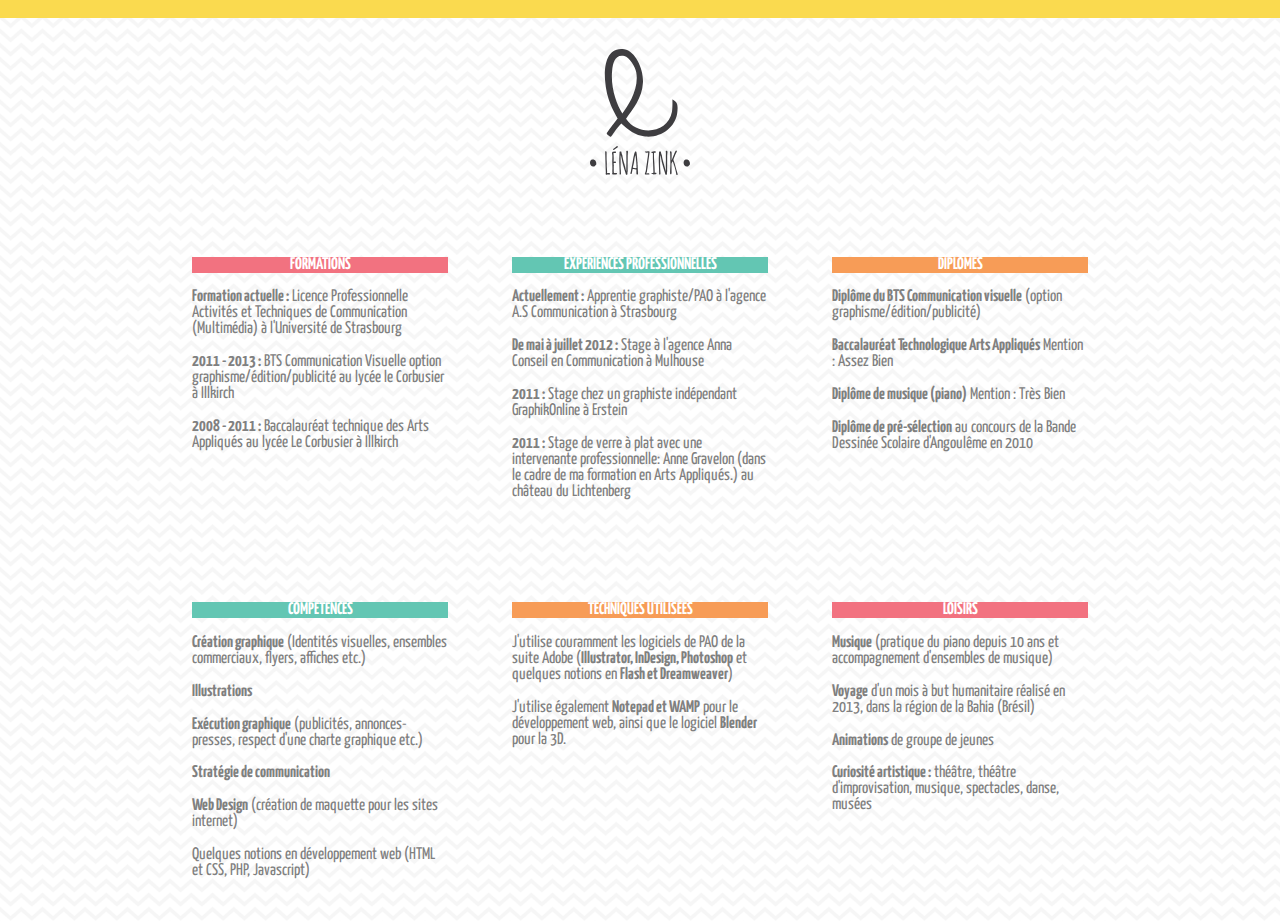
==== commit bf4dd1a6: "Revert "Revert "BOOK NEW""" ====
--- a/cv.html
+++ b/cv.html
@@ -1,11 +1,13 @@
 <!DOCTYPE HTML PUBLIC "-//W3C//DTD HTML 4.01//EN" "http://www.w3.org/TR/html4/strict.dtd">
 <html>
 <head>
-<link rel="stylesheet" media="all" type="text/css" href="css_interieur.css">
+<link rel="stylesheet" media="all" type="text/css" href="css_style.css">
+<link href='http://fonts.googleapis.com/css?family=Source+Sans+Pro:200,300,400,300italic' rel='stylesheet' type='text/css'>
+<link href='http://fonts.googleapis.com/css?family=Yanone+Kaffeesatz:300' rel='stylesheet' type='text/css'>
 <meta http-equiv="Content-Type" content="text/html; charset=utf-8">
 <meta name="viewport" content="width=device-width, initial-scale=1">
 
-<title>MES PROJETS</title>
+<title>MON CV</title>
 </head>
 
 <body>
@@ -13,92 +15,79 @@
 			<img src="img/baniere.png"/>
 			</div>
 			
-			
-			
-			<!--PROJETS-->
-	<div class="projets">
-	
-		<div class="projet1">
-			<div class="presentation">
-			<h1></h1>
+			<!--LOGO-->
+			<div class="espace_logo2">
+				<a href="index.html"><img src="img/logolena.svg" id="logo2" alt="logo2" /></a>
 			</div>
 
-			<div class="images">
-				<div class="image1">
-					<div class="contenu">
-						<a href="index.html"><img src="img/CV/logo.png" alt="logo_l" id="logo_l"/></a>
-					</div>
-				</div>
-				<div class="texte">
-					<div class="contenu">
-						<img src="img/CV/id.png" alt="carte_id" id="carte_id"/>
-					</div>
-				</div>
-				<div class="image1">
-					<div class="contenu">
-						<p><b>Léna Zink</b></br>
-						Âge : 20 ans • Origine : Française</br> Localisation : Alsace, France
-						</br>Diplômée d'un BTS communication visuelle, 
-			je passe mon temps à créer et à <a href="http://www.pinterest.com/lzink16/" target=_blank>chercher de nouvelles idées.</a> <br>
-			À travers ce site internet, je vous emmène découvrir mon univers graphique.</p>
-					</div>
-				</div>
-			</div>
-		</div>	
+	<div class="cv">
 
 		<div class="projet2">
-			<div class="presentation">
-			<h1></h1>
-			</div>
 
 			<div class="images">
-				<div class="image2">
-					<div class="contenu">
-						<img src="img/CV/formations.svg" alt="formations" id="formations"/>
-					</div>
+				<div class="contenu_cv">
+					<div class="titrerose"><b>FORMATIONS</b></div>
+					
+					<p><b>Formation actuelle :</b> Licence Professionnelle Activités et Techniques de Communication (Multimédia) à l'Université de Strasbourg</p>
+					<p><b>2011 - 2013 :</b> BTS Communication Visuelle option graphisme/édition/publicité au lycée le Corbusier à Illkirch</p>
+					<p><b>2008 - 2011 :</b> Baccalauréat technique des Arts Appliqués au lycée Le Corbusier à Illkirch</p>
 				</div>
-				<div class="image2">
-					<div class="contenu">
-						<img src="img/CV/experiences.svg" alt="experiences" id="experiences"/>
-					</div>
+				
+				<div class="contenu_cv">
+					<div class="titrebleu"><b>EXPÉRIENCES PROFESSIONNELLES</b></div>
+					
+					<p><b>Actuellement :</b> Apprentie graphiste/PAO à l'agence A.S Communication à Strasbourg</p>
+					<p><b>De mai à juillet 2012 :</b> Stage à l'agence Anna Conseil en Communication à Mulhouse</p>
+					<p><b>2011 :</b> Stage chez un graphiste indépendant GraphikOnline à Erstein</p>
+					<p><b>2011 :</b> Stage de verre à plat avec une intervenante professionnelle: Anne Gravelon
+(dans le cadre de ma formation en Arts Appliqués.) au château du Lichtenberg</p>
 				</div>
-				<div class="image2">
-					<div class="contenu">
-						<img src="img/CV/diplomes.svg" alt="diplomes" id="diplomes"/>
-					</div>
+				
+				<div class="contenu_cv">
+					<div class="titreorange"><b>DIPLÔMES</b></div>
+					
+					<p><b>Diplôme du BTS Communication visuelle</b> (option graphisme/édition/publicité)</p>
+					<p><b>Baccalauréat Technologique Arts Appliqués</b> Mention : Assez Bien</p>
+					<p><b>Diplôme de musique (piano)</b> Mention : Très Bien</p>
+					<p><b>Diplôme de pré-sélection</b> au concours de la Bande Dessinée Scolaire d'Angoulême en 2010</p>
 				</div>
 			</div>
 		</div>
 		
 		<div class="projet3">
-			<div class="presentation">
-			<h1></h1>
-			</div>
 
 			<div class="images">
-				<div class="image3">
-					<div class="contenu">
-						<img src="img/CV/competences.svg" alt="competences" id="competences"/>
-					</div>
+				<div class="contenu_cv">
+					<div class="titrebleu"><b>COMPÉTENCES</b></div>
+					
+					<p><b>Création graphique</b> (Identités visuelles, ensembles commerciaux, flyers, affiches etc.)</p>
+					<p><b>Illustrations </b></p>
+					<p><b>Exécution graphique</b> (publicités, annonces-presses, respect d'une charte graphique etc.)</p>
+					<p><b>Stratégie de communication</b></p>
+					<p><b>Web Design</b> (création de maquette pour les sites internet)</p>
+					
+					<p>Quelques notions en développement web (HTML et CSS, PHP, Javascript)</p>
 				</div>
-				<div class="image3">
-					<div class="contenu">
-						<img src="img/CV/techniques.svg" alt="techniques" id="techniques"/>
-					</div>
+				
+				<div class="contenu_cv">
+					<div class="titreorange"><b>TECHNIQUES UTILISÉES</b></div>
+					
+					<p>J'utilise couramment les logiciels de PAO de la suite Adobe (<b>Illustrator, InDesign, Photoshop</b> et quelques notions en <b>Flash et Dreamweaver</b>)</p>
+					<p>J'utilise également <b>Notepad et WAMP</b> pour le développement web, ainsi que le logiciel <b>Blender</b> pour la 3D.</p>
 				</div>
-				<div class="image3">
-					<div class="contenu">
-						<img src="img/CV/loisirs.svg" alt="loisirs" id="loisirs"/>
-					</div>
+					
+				<div class="contenu_cv">
+					<div class="titrerose"><b>LOISIRS</b></div>
+					
+					<p><b>Musique</b> (pratique du piano depuis 10 ans et accompagnement d'ensembles de musique)</p>
+					<p><b>Voyage</b> d'un mois à but humanitaire réalisé en 2013, dans la région de la Bahia (Brésil)</p>
+					<p><b>Animations</b> de groupe de jeunes</p>
+					<p><b>Curiosité artistique :</b> théâtre, théâtre d'improvisation, musique, spectacles, danse, musées</p>
 				</div>
 			</div>
 		</div>
-	</div>
+	</div>	
 	
-			<!--FOOTER-->					
-			<div class="footer">
-			<img src="img/baniere.png"/>
-			</div>
 </body>
 
 </html>--- a/css_style.css
+++ b/css_style.css
@@ -0,0 +1,431 @@
+/*ENSEMBLE*/
+body {
+background-image: url(img/fond3.png);
+background-repeat: repeat;
+margin:0;
+left:0;
+}
+
+html {
+font-size: 14px; /* rendre les polices plus petites pour mobile */
+}
+
+p {
+font-size: 1rem /* cet élément est désormais équivalent à 9px */
+}
+
+/*PICTOGRAMMES*/
+.contenu {
+    display:inline;
+	float: left;
+	position: relative;
+	margin-left: auto;
+	margin-right: auto;
+	width:12%;
+}
+
+.contenu img {
+margin-left:133%;
+padding-top:4%;
+width:100%;
+}
+
+.contenu p {
+margin-left:265%;
+width:100%;
+font-family:'Yanone Kaffeesatz', Arial;
+color:grey;
+text-align:center;
+font-size: 1.5rem;
+font-style:bold;
+}
+
+.contenu a {
+margin-left:133%;
+padding-top:4%;
+}
+
+/*MENU*/
+.menus {
+margin-top:4%;
+margin-bottom:1%;
+margin-left:auto;
+margin-right:auto;
+text-align:center;
+}
+
+.contenu_menu{
+display:inline;
+margin-left:auto;
+margin-right:auto;
+margin-top:4%;
+margin-bottom:1%;
+}
+
+.contenu_menu img {
+margin-left:auto;
+margin-right:auto;
+width:11%;
+}
+
+.contenu_menu a {
+margin-left:auto;
+margin-right:auto;
+width:13%;
+}
+
+/*BANIERE HAUT*/
+.baniere img{
+width:100%;
+height:100%;
+}
+
+/*BANIERE BAS*/
+.footer img{
+width:100%;
+bottom: 0;
+left: 0;
+right: 0;
+}
+
+.footer p{
+left: 0;
+right: 0;
+padding-top:1%;
+font-family:'Yanone Kaffeesatz', Arial;
+color:grey;
+text-align:center;
+font-size: 1rem;
+font-style:bold;
+}
+
+/*LOGO*/
+.espace_logo2{
+text-align:center;
+margin-left:auto;
+margin-right:auto;
+margin-top:2%;
+margin-bottom:1%;
+position:relative;
+}
+
+.espace_logo2 a{
+overflow: hidden;
+}
+
+#logo2 {
+width:10%;
+z-index:1;
+}
+
+/*ILLUS*/
+.illus {
+padding-top:3%;
+}
+
+.illus img {
+margin-top:2%;
+margin-bottom:1%;
+margin-left:auto;
+margin-right:auto;
+display:block;
+}
+
+.contenu_illu p{
+font-family:'Yanone Kaffeesatz', Arial;
+color:grey;
+font-size: 1.3rem;
+padding-top:2%;
+text-align:center;
+position:relative;
+display:block;
+}
+
+.contenu_illu a {
+color:#78c2aa;
+text-decoration:none;
+}
+
+.contenu_illu{
+position:relative;
+display:inline;
+margin-left:auto;
+margin-right:auto;
+margin-top:1.2%;
+margin-bottom:1%;
+}
+
+.titregris{
+margin:auto;
+width:80%;
+font-family:'Yanone Kaffeesatz', Arial;
+color:#3e3d40;
+text-align:center;
+font-size: 1.2rem;
+font-style:bold;
+}
+
+/*CV*/
+.contenu_cv {
+	display:inline;
+	float: left;
+	position: relative;
+	margin-left: auto;
+	margin-right: auto;
+	margin-bottom:2%;
+	width:25%;
+	z-index:0;
+}
+
+.contenu_cv img {
+	padding:0%;
+	margin-left:70%;
+	width:55%;
+	margin-right:auto;
+}
+
+.contenu_cv p {
+	margin-left:60%;
+	margin-right:auto;
+	width:80%;
+	font-family:'Yanone Kaffeesatz', Arial;
+	color:grey;
+	text-align:left;
+	font-size: 1.2rem;
+	font-style:bold;
+}
+
+.logo_cv {
+	display:inline;
+	float:left;
+	margin-left:-10%;
+	margin-top:5%;
+	margin-right: auto;
+	margin-bottom:2%;
+	width:70%;
+	z-index:0;
+}
+
+/*IMAGES*/
+.titreorange{
+margin-left:60%;
+margin-right:auto;
+width:80%;
+font-family:'Yanone Kaffeesatz', Arial;
+background:#F79C57;
+color:white;
+text-align:center;
+font-size: 1.2rem;
+font-style:bold;
+}
+
+.titrerose{
+margin-left:60%;
+margin-right:auto;
+width:80%;
+font-family:'Yanone Kaffeesatz', Arial;
+background:#F27280;
+color:white;
+text-align:center;
+font-size: 1.2rem;
+font-style:bold;
+}
+
+.titrebleu{
+margin-left:60%;
+margin-right:auto;
+width:80%;
+font-family:'Yanone Kaffeesatz', Arial;
+background:#63C6B3;
+color:white;
+text-align:center;
+font-size: 1.2rem;
+font-style:bold;
+}
+
+.projet2 {
+margin-top:6%;
+}
+
+.projet3 {
+position:absolute;
+margin-top:27%;
+}
+
+/*MOBILE*/
+@media screen and (max-width:60em) {
+
+/*BANIERE*/
+.baniere{
+}
+
+/*LOGOS*/
+.espace_logo2{
+overflow: hidden;
+}
+
+#logo2 {
+width:25%;
+margin-left:2%;
+margin-top:5%;
+}
+
+/*TEXTE DE PRESENTATION*/
+.presentation {
+margin-right:5%;
+margin-left:30%;
+padding-top:3%;
+padding-bottom:3%;
+text-align:left;
+font-family:verdana;
+color:grey;
+font-size:12px;
+}
+
+h1 {
+text-align:left;
+font-family:verdana;
+color:grey;
+font-size: 1.2rem;
+font-weight:bold;
+}
+
+.triangle {
+margin-left:21%;
+margin-right:0;
+}
+
+.triangle img{
+padding-top:7%;
+}
+
+/*PICTOS*/
+.contenu{
+    float:none;
+	position:relative;
+	display:inline-block;
+	margin-left: auto;
+	margin-right: auto;
+	width:70%;
+}
+
+.contenu img {
+margin-left:10%;
+padding-top:4%;
+width:100%;
+}
+
+.contenu a {
+margin-left:10%;
+padding-top:4%;
+}
+
+.contenu p {
+margin-left:20%;
+padding-top:4%;
+}
+
+/*ILLUS*/
+.menus {
+margin-top:4%;
+margin-bottom:1%;
+margin-left:auto;
+margin-right:auto;
+text-align:center;
+}
+
+.contenu_menu{
+display:inline;
+margin-left:auto;
+margin-right:auto;
+margin-top:4%;
+margin-bottom:1%;
+}
+
+.contenu_menu img {
+margin-left:auto;
+margin-right:auto;
+width:50%;
+}
+
+.contenu_menu a {
+margin-left:auto;
+margin-right:auto;
+width:50%;
+}
+
+.contenu_illu img{
+	margin-left: auto;
+	margin-right: auto;
+	width:100%;
+}
+
+/*CV*/
+.contenu_cv {
+	position:relative;
+	display:block;
+	margin-left: auto;
+	margin-right: auto;
+	margin-bottom:2%;
+	width:100%;
+	z-index:0;
+}
+
+.contenu_cv p {
+	display:block;
+	margin-left:auto;
+	margin-right:auto;
+	width:100%;
+	font-family:'Yanone Kaffeesatz', Arial;
+	color:grey;
+	text-align:center;
+	font-size: 1.2rem;
+	font-style:bold;
+}
+
+.titreorange{
+margin-left:auto;
+margin-right:auto;
+width:100%;
+font-family:'Yanone Kaffeesatz', Arial;
+background:#F79C57;
+color:white;
+text-align:center;
+font-size: 1.2rem;
+font-style:bold;
+}
+
+.titrerose{
+margin-left:auto;
+margin-right:auto;
+width:100%;
+font-family:'Yanone Kaffeesatz', Arial;
+background:#F27280;
+color:white;
+text-align:center;
+font-size: 1.2rem;
+font-style:bold;
+}
+
+.titrebleu{
+margin-left:auto;
+margin-right:auto;
+width:100%;
+font-family:'Yanone Kaffeesatz', Arial;
+background:#63C6B3;
+color:white;
+text-align:center;
+font-size: 1.2rem;
+font-style:bold;
+}
+
+.projet2 {
+margin-top:3%;
+}
+
+.projet3 {
+position:relative;
+margin-top:17%;
+}
+
+}
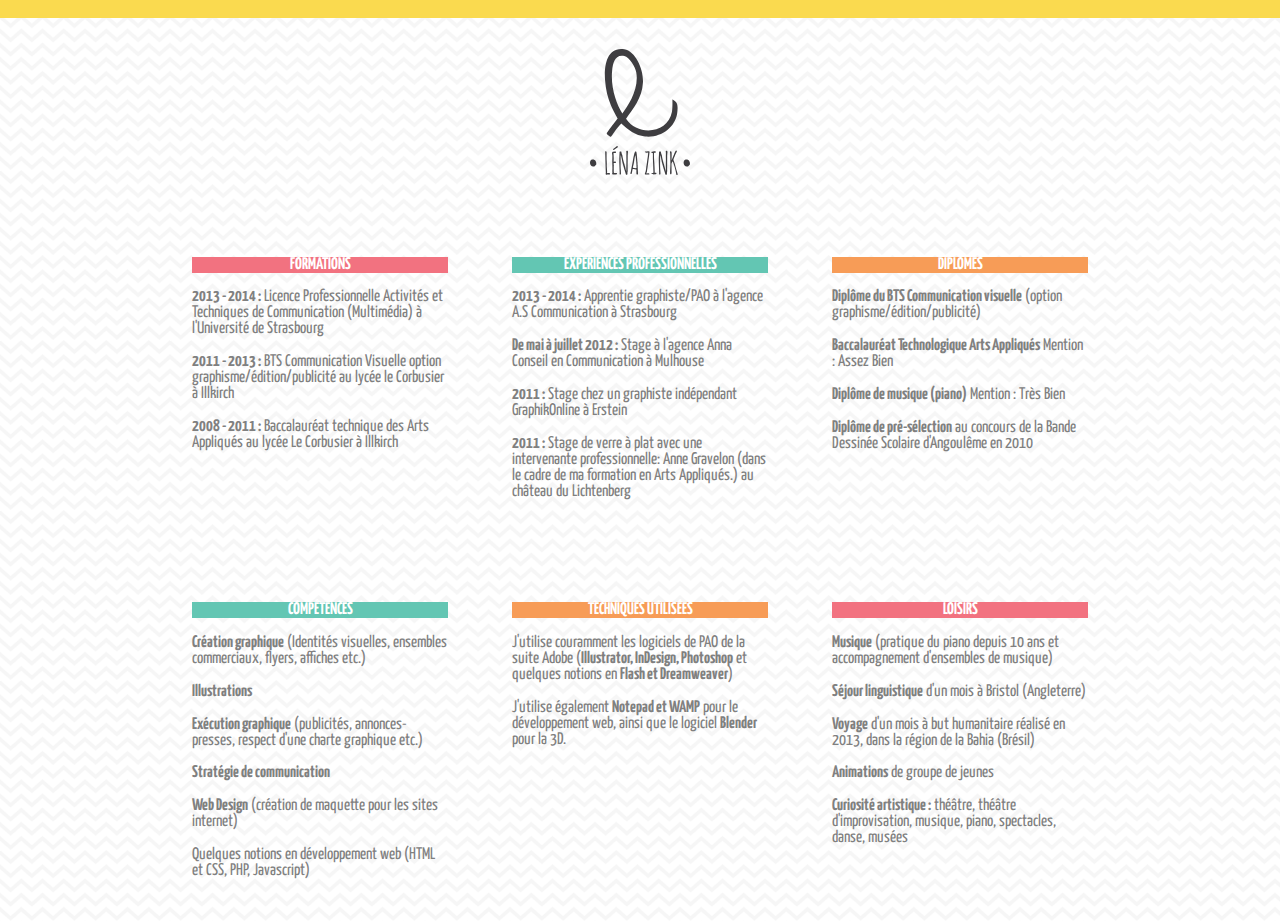
==== commit ad3bd43f: "BOOK NEW 2" ====
--- a/cv.html
+++ b/cv.html
@@ -28,7 +28,7 @@
 				<div class="contenu_cv">
 					<div class="titrerose"><b>FORMATIONS</b></div>
 					
-					<p><b>Formation actuelle :</b> Licence Professionnelle Activités et Techniques de Communication (Multimédia) à l'Université de Strasbourg</p>
+					<p><b>2013 - 2014 :</b> Licence Professionnelle Activités et Techniques de Communication (Multimédia) à l'Université de Strasbourg</p>
 					<p><b>2011 - 2013 :</b> BTS Communication Visuelle option graphisme/édition/publicité au lycée le Corbusier à Illkirch</p>
 					<p><b>2008 - 2011 :</b> Baccalauréat technique des Arts Appliqués au lycée Le Corbusier à Illkirch</p>
 				</div>
@@ -36,7 +36,7 @@
 				<div class="contenu_cv">
 					<div class="titrebleu"><b>EXPÉRIENCES PROFESSIONNELLES</b></div>
 					
-					<p><b>Actuellement :</b> Apprentie graphiste/PAO à l'agence A.S Communication à Strasbourg</p>
+					<p><b>2013 - 2014 :</b> Apprentie graphiste/PAO à l'agence A.S Communication à Strasbourg</p>
 					<p><b>De mai à juillet 2012 :</b> Stage à l'agence Anna Conseil en Communication à Mulhouse</p>
 					<p><b>2011 :</b> Stage chez un graphiste indépendant GraphikOnline à Erstein</p>
 					<p><b>2011 :</b> Stage de verre à plat avec une intervenante professionnelle: Anne Gravelon
@@ -80,9 +80,10 @@
 					<div class="titrerose"><b>LOISIRS</b></div>
 					
 					<p><b>Musique</b> (pratique du piano depuis 10 ans et accompagnement d'ensembles de musique)</p>
+					<p><b>Séjour linguistique</b> d'un mois à Bristol (Angleterre)</p>
 					<p><b>Voyage</b> d'un mois à but humanitaire réalisé en 2013, dans la région de la Bahia (Brésil)</p>
 					<p><b>Animations</b> de groupe de jeunes</p>
-					<p><b>Curiosité artistique :</b> théâtre, théâtre d'improvisation, musique, spectacles, danse, musées</p>
+					<p><b>Curiosité artistique :</b> théâtre, théâtre d'improvisation, musique, piano, spectacles, danse, musées</p>
 				</div>
 			</div>
 		</div>
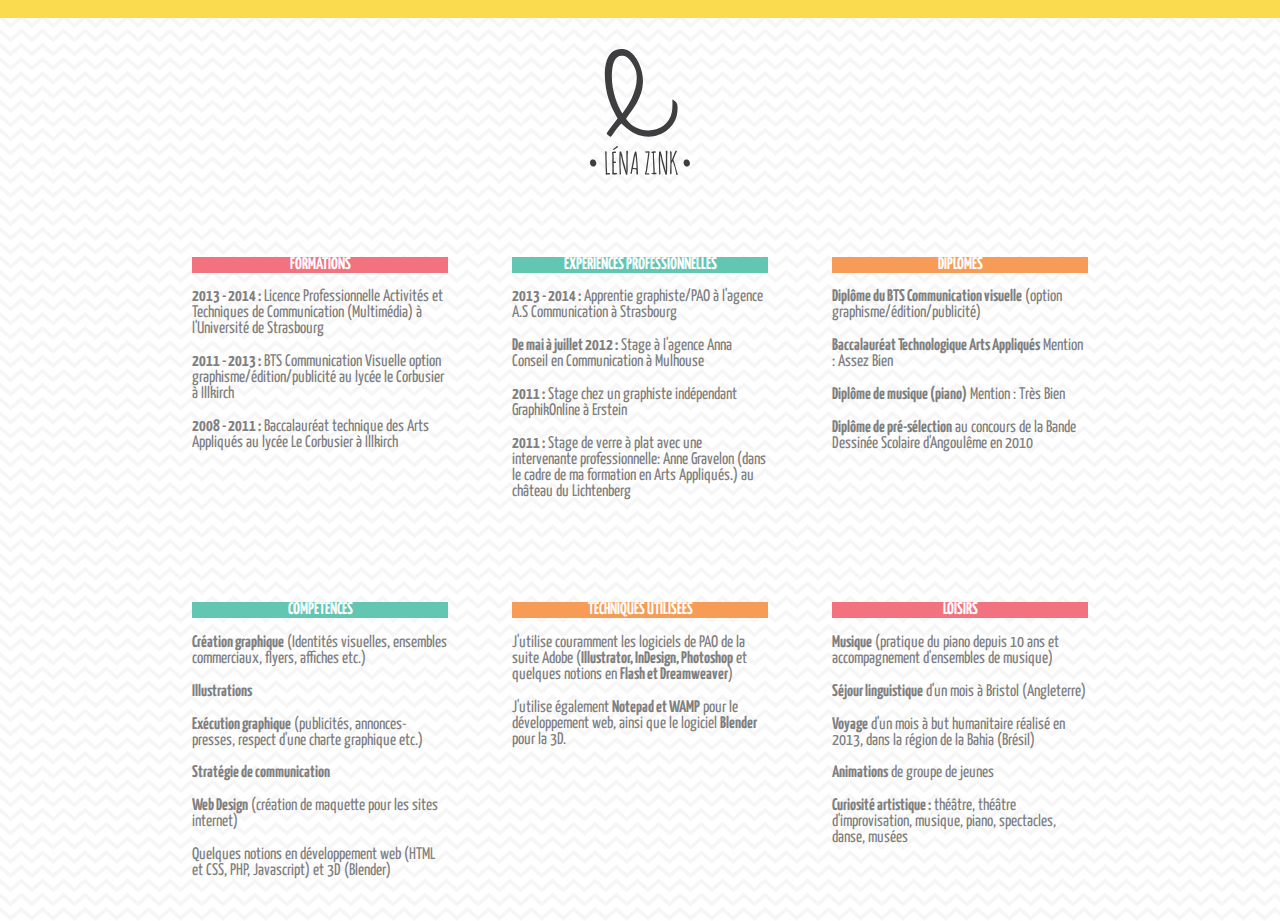
==== commit 419fe9e2: "BOOK NEW 3" ====
--- a/cv.html
+++ b/cv.html
@@ -66,7 +66,7 @@
 					<p><b>Stratégie de communication</b></p>
 					<p><b>Web Design</b> (création de maquette pour les sites internet)</p>
 					
-					<p>Quelques notions en développement web (HTML et CSS, PHP, Javascript)</p>
+					<p>Quelques notions en développement web (HTML et CSS, PHP, Javascript) et 3D (Blender)</p>
 				</div>
 				
 				<div class="contenu_cv">
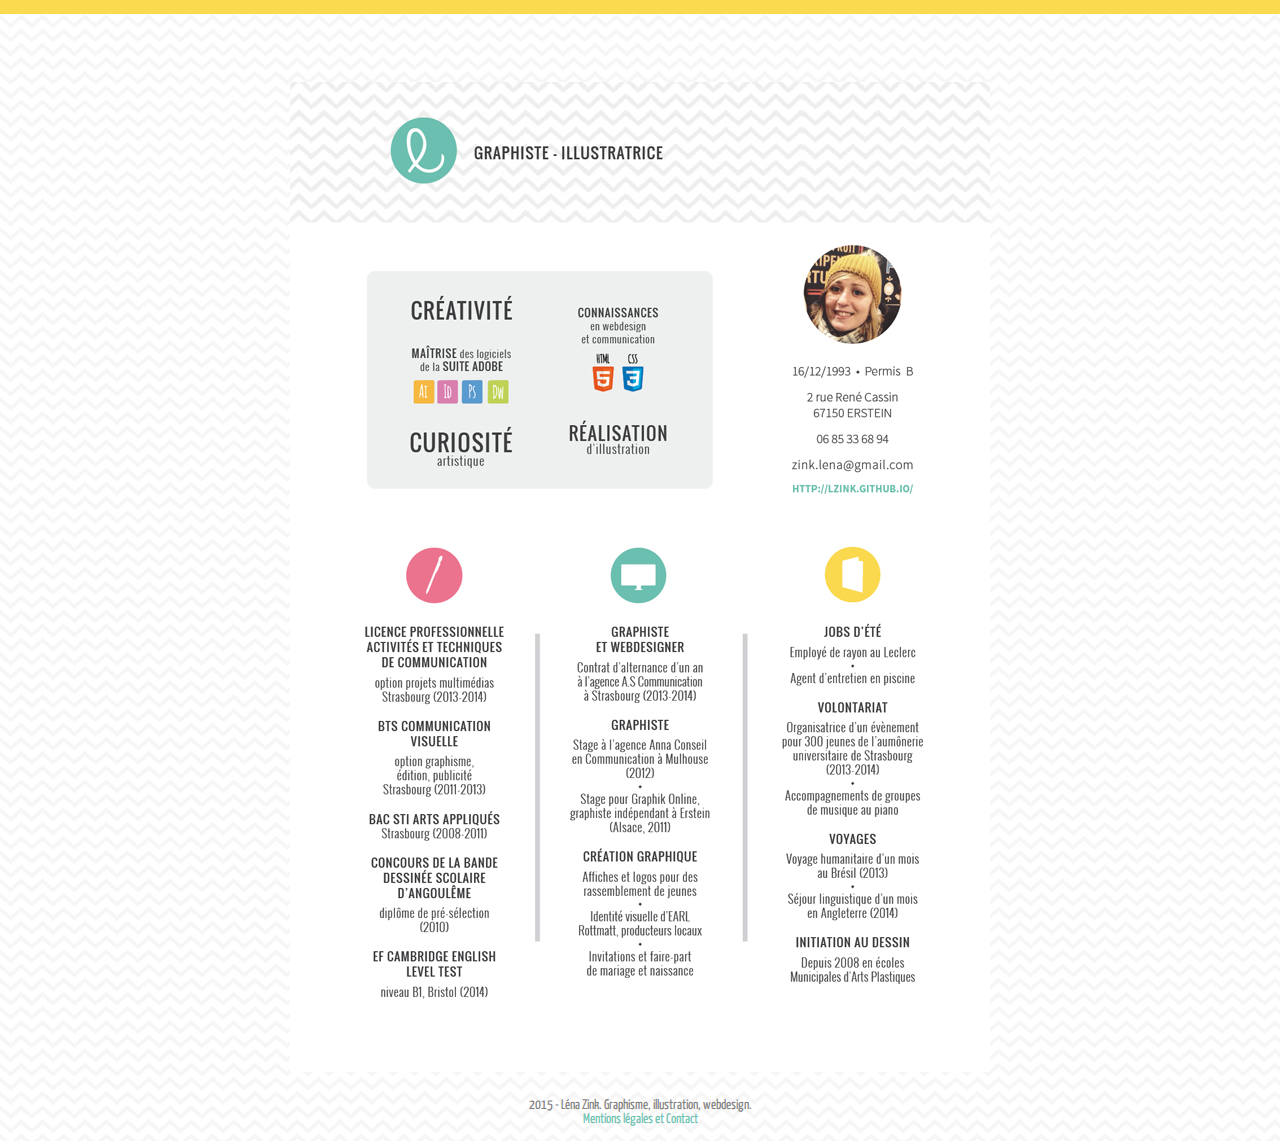
==== commit 2ee9112e: "BOOK NEW 5" ====
--- a/cv.html
+++ b/cv.html
@@ -1,13 +1,14 @@
 <!DOCTYPE HTML PUBLIC "-//W3C//DTD HTML 4.01//EN" "http://www.w3.org/TR/html4/strict.dtd">
 <html>
 <head>
+<link rel="icon" type="image/png" href="img/ico.png" />
 <link rel="stylesheet" media="all" type="text/css" href="css_style.css">
 <link href='http://fonts.googleapis.com/css?family=Source+Sans+Pro:200,300,400,300italic' rel='stylesheet' type='text/css'>
 <link href='http://fonts.googleapis.com/css?family=Yanone+Kaffeesatz:300' rel='stylesheet' type='text/css'>
 <meta http-equiv="Content-Type" content="text/html; charset=utf-8">
 <meta name="viewport" content="width=device-width, initial-scale=1">
 
-<title>MON CV</title>
+<title>Léna Zink - Mon CV</title>
 </head>
 
 <body>
@@ -16,77 +17,16 @@
 			</div>
 			
 			<!--LOGO-->
-			<div class="espace_logo2">
-				<a href="index.html"><img src="img/logolena.svg" id="logo2" alt="logo2" /></a>
-			</div>
 
-	<div class="cv">
-
-		<div class="projet2">
-
-			<div class="images">
-				<div class="contenu_cv">
-					<div class="titrerose"><b>FORMATIONS</b></div>
-					
-					<p><b>2013 - 2014 :</b> Licence Professionnelle Activités et Techniques de Communication (Multimédia) à l'Université de Strasbourg</p>
-					<p><b>2011 - 2013 :</b> BTS Communication Visuelle option graphisme/édition/publicité au lycée le Corbusier à Illkirch</p>
-					<p><b>2008 - 2011 :</b> Baccalauréat technique des Arts Appliqués au lycée Le Corbusier à Illkirch</p>
-				</div>
-				
-				<div class="contenu_cv">
-					<div class="titrebleu"><b>EXPÉRIENCES PROFESSIONNELLES</b></div>
-					
-					<p><b>2013 - 2014 :</b> Apprentie graphiste/PAO à l'agence A.S Communication à Strasbourg</p>
-					<p><b>De mai à juillet 2012 :</b> Stage à l'agence Anna Conseil en Communication à Mulhouse</p>
-					<p><b>2011 :</b> Stage chez un graphiste indépendant GraphikOnline à Erstein</p>
-					<p><b>2011 :</b> Stage de verre à plat avec une intervenante professionnelle: Anne Gravelon
-(dans le cadre de ma formation en Arts Appliqués.) au château du Lichtenberg</p>
-				</div>
-				
-				<div class="contenu_cv">
-					<div class="titreorange"><b>DIPLÔMES</b></div>
-					
-					<p><b>Diplôme du BTS Communication visuelle</b> (option graphisme/édition/publicité)</p>
-					<p><b>Baccalauréat Technologique Arts Appliqués</b> Mention : Assez Bien</p>
-					<p><b>Diplôme de musique (piano)</b> Mention : Très Bien</p>
-					<p><b>Diplôme de pré-sélection</b> au concours de la Bande Dessinée Scolaire d'Angoulême en 2010</p>
-				</div>
-			</div>
-		</div>
+<div class="projets">
+	
+		<div class="illus">					
+					<div class="contenu_illu">
+						<a href="index.html"><img src="img/CV.jpg"/></a>
+					</div>				
+		</div>		
 		
-		<div class="projet3">
-
-			<div class="images">
-				<div class="contenu_cv">
-					<div class="titrebleu"><b>COMPÉTENCES</b></div>
-					
-					<p><b>Création graphique</b> (Identités visuelles, ensembles commerciaux, flyers, affiches etc.)</p>
-					<p><b>Illustrations </b></p>
-					<p><b>Exécution graphique</b> (publicités, annonces-presses, respect d'une charte graphique etc.)</p>
-					<p><b>Stratégie de communication</b></p>
-					<p><b>Web Design</b> (création de maquette pour les sites internet)</p>
-					
-					<p>Quelques notions en développement web (HTML et CSS, PHP, Javascript) et 3D (Blender)</p>
-				</div>
-				
-				<div class="contenu_cv">
-					<div class="titreorange"><b>TECHNIQUES UTILISÉES</b></div>
-					
-					<p>J'utilise couramment les logiciels de PAO de la suite Adobe (<b>Illustrator, InDesign, Photoshop</b> et quelques notions en <b>Flash et Dreamweaver</b>)</p>
-					<p>J'utilise également <b>Notepad et WAMP</b> pour le développement web, ainsi que le logiciel <b>Blender</b> pour la 3D.</p>
-				</div>
-					
-				<div class="contenu_cv">
-					<div class="titrerose"><b>LOISIRS</b></div>
-					
-					<p><b>Musique</b> (pratique du piano depuis 10 ans et accompagnement d'ensembles de musique)</p>
-					<p><b>Séjour linguistique</b> d'un mois à Bristol (Angleterre)</p>
-					<p><b>Voyage</b> d'un mois à but humanitaire réalisé en 2013, dans la région de la Bahia (Brésil)</p>
-					<p><b>Animations</b> de groupe de jeunes</p>
-					<p><b>Curiosité artistique :</b> théâtre, théâtre d'improvisation, musique, piano, spectacles, danse, musées</p>
-				</div>
-			</div>
-		</div>
+		<div class="footer"><p>2015 - Léna Zink. Graphisme, illustration, webdesign. </br><a href="mentions.html">Mentions légales et Contact</a></p></div>
 	</div>	
 	
 </body>
--- a/css_style.css
+++ b/css_style.css
@@ -26,7 +26,7 @@
 
 .contenu img {
 margin-left:133%;
-padding-top:4%;
+margin-top:12%;
 width:100%;
 }
 
@@ -42,7 +42,58 @@
 
 .contenu a {
 margin-left:133%;
-padding-top:4%;
+margin-top:12%;
+width:100%;
+}
+
+.images_index {
+position:relative;
+display:inline;
+font-family:'Yanone Kaffeesatz', Arial;
+text-align:center;
+font-size:1rem;
+color:grey;
+padding-bottom:0;
+}
+
+.contenu_texte p {
+width:100%;
+font-family:'Yanone Kaffeesatz', Arial;
+color:grey;
+text-align:center;
+font-size: 1.1rem;
+font-style:bold;
+}
+
+.contenu_texte h1 {
+margin-top:2%;
+font-size:1.3rem;
+font-style:normal;
+}
+
+.contenu_texte_bas p {
+width:100%;
+font-family:'Yanone Kaffeesatz', Arial;
+color:grey;
+text-align:center;
+font-size: 0.9rem;
+font-style:bold;
+margin-top:22%;
+}
+
+.contenu_texte_bas a {
+text-decoration:none;
+color:#6ABFAF;
+}
+
+.contenu_mentions p {
+margin-top:3%;
+width:100%;
+font-family:'Yanone Kaffeesatz', Arial;
+color:grey;
+text-align:center;
+font-size: 1.1rem;
+font-style:bold;
 }
 
 /*MENU*/
@@ -76,8 +127,10 @@
 
 /*BANIERE HAUT*/
 .baniere img{
-width:100%;
-height:100%;
+margin-top:0;
+padding-top:0;
+width:100%;
+height:14px;
 }
 
 /*BANIERE BAS*/
@@ -99,6 +152,11 @@
 font-style:bold;
 }
 
+.footer a {
+text-decoration:none;
+color:#6ABFAF;
+}
+
 /*LOGO*/
 .espace_logo2{
 text-align:center;
@@ -142,6 +200,7 @@
 }
 
 .contenu_illu a {
+font-size:1.5rem;
 color:#78c2aa;
 text-decoration:none;
 }
@@ -252,6 +311,11 @@
 margin-top:27%;
 }
 
+/*CONTACT*/
+.contact p{
+
+}
+
 /*MOBILE*/
 @media screen and (max-width:60em) {
 
@@ -323,6 +387,25 @@
 .contenu p {
 margin-left:20%;
 padding-top:4%;
+}
+
+.contenu p {
+margin-left:265%;
+width:100%;
+font-family:'Yanone Kaffeesatz', Arial;
+color:grey;
+text-align:center;
+font-size: 1.5rem;
+font-style:bold;
+}
+
+.contenu_texte h1 {
+font-family:'Yanone Kaffeesatz', Arial;
+color:grey;
+text-align:center;
+margin-top:2%;
+font-size:1.3rem;
+font-style:normal;
 }
 
 /*ILLUS*/
@@ -428,4 +511,6 @@
 margin-top:17%;
 }
 
-}
+
+
+}
